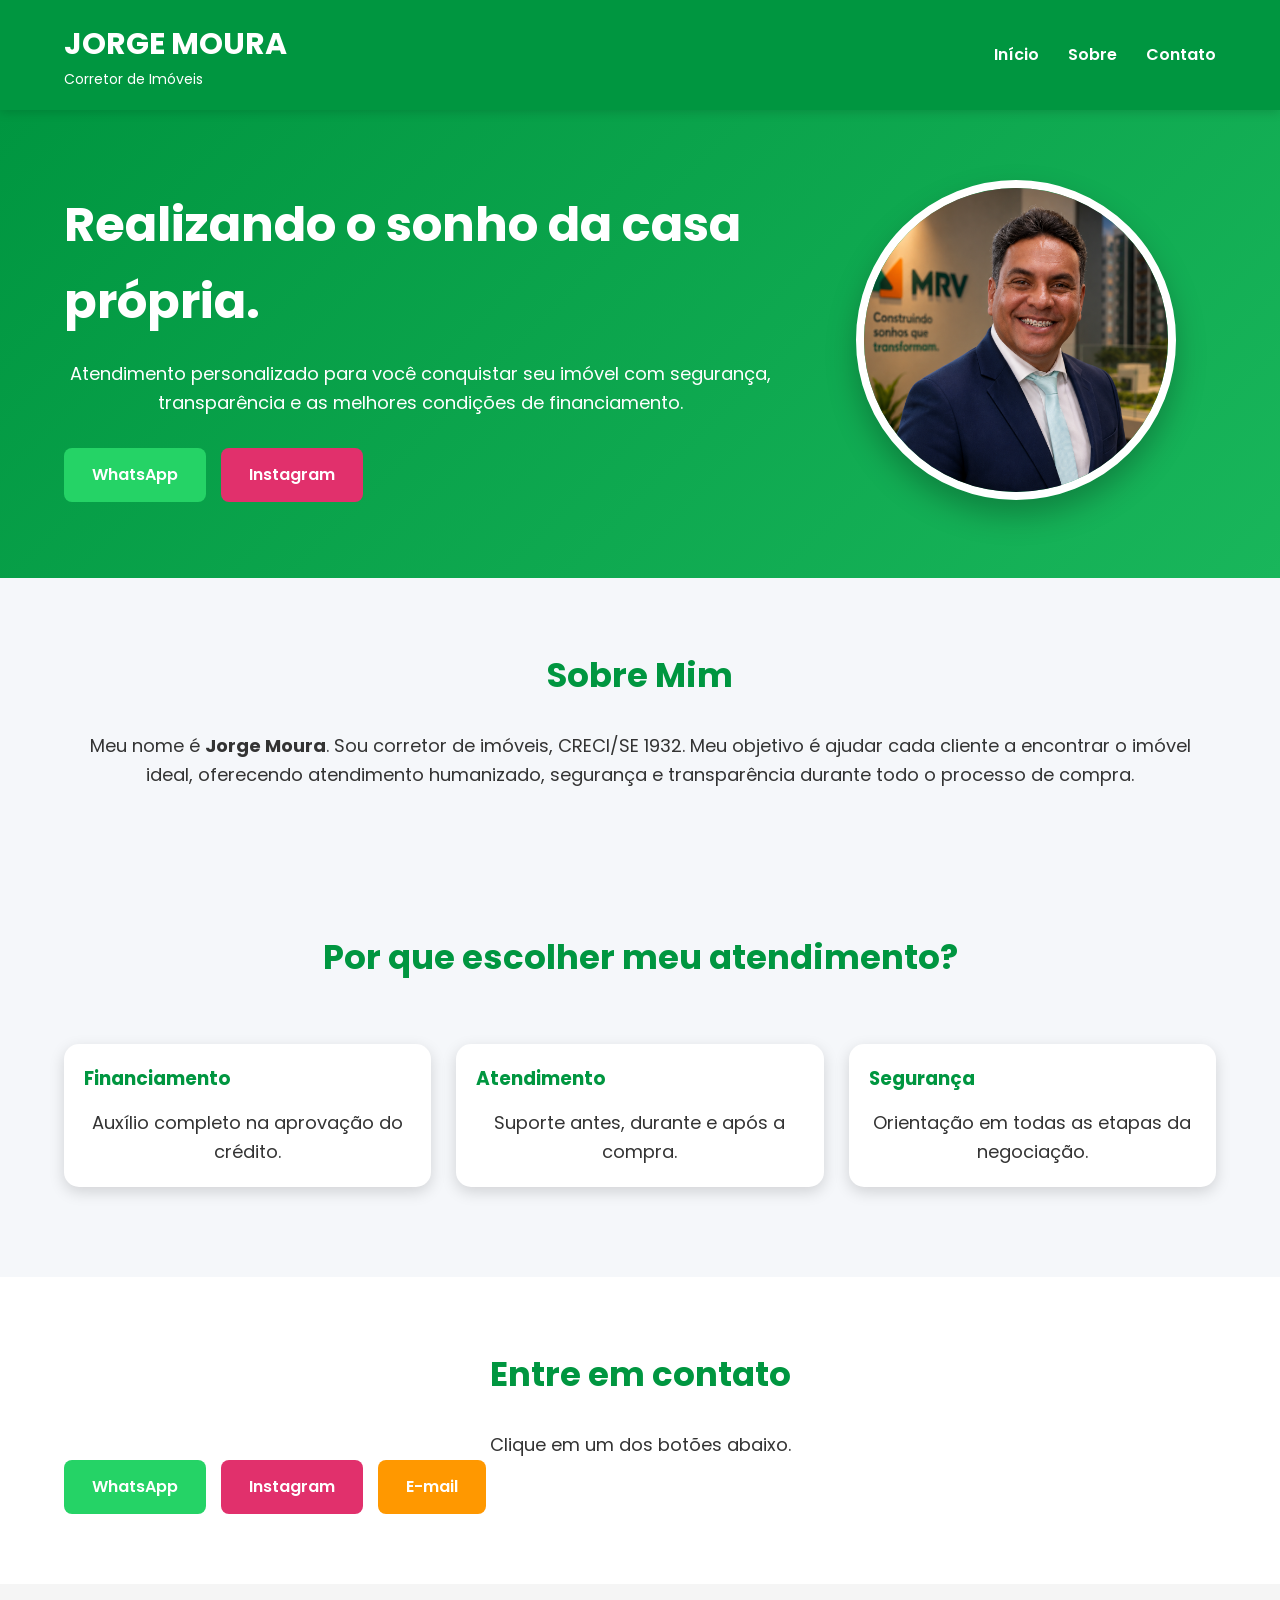
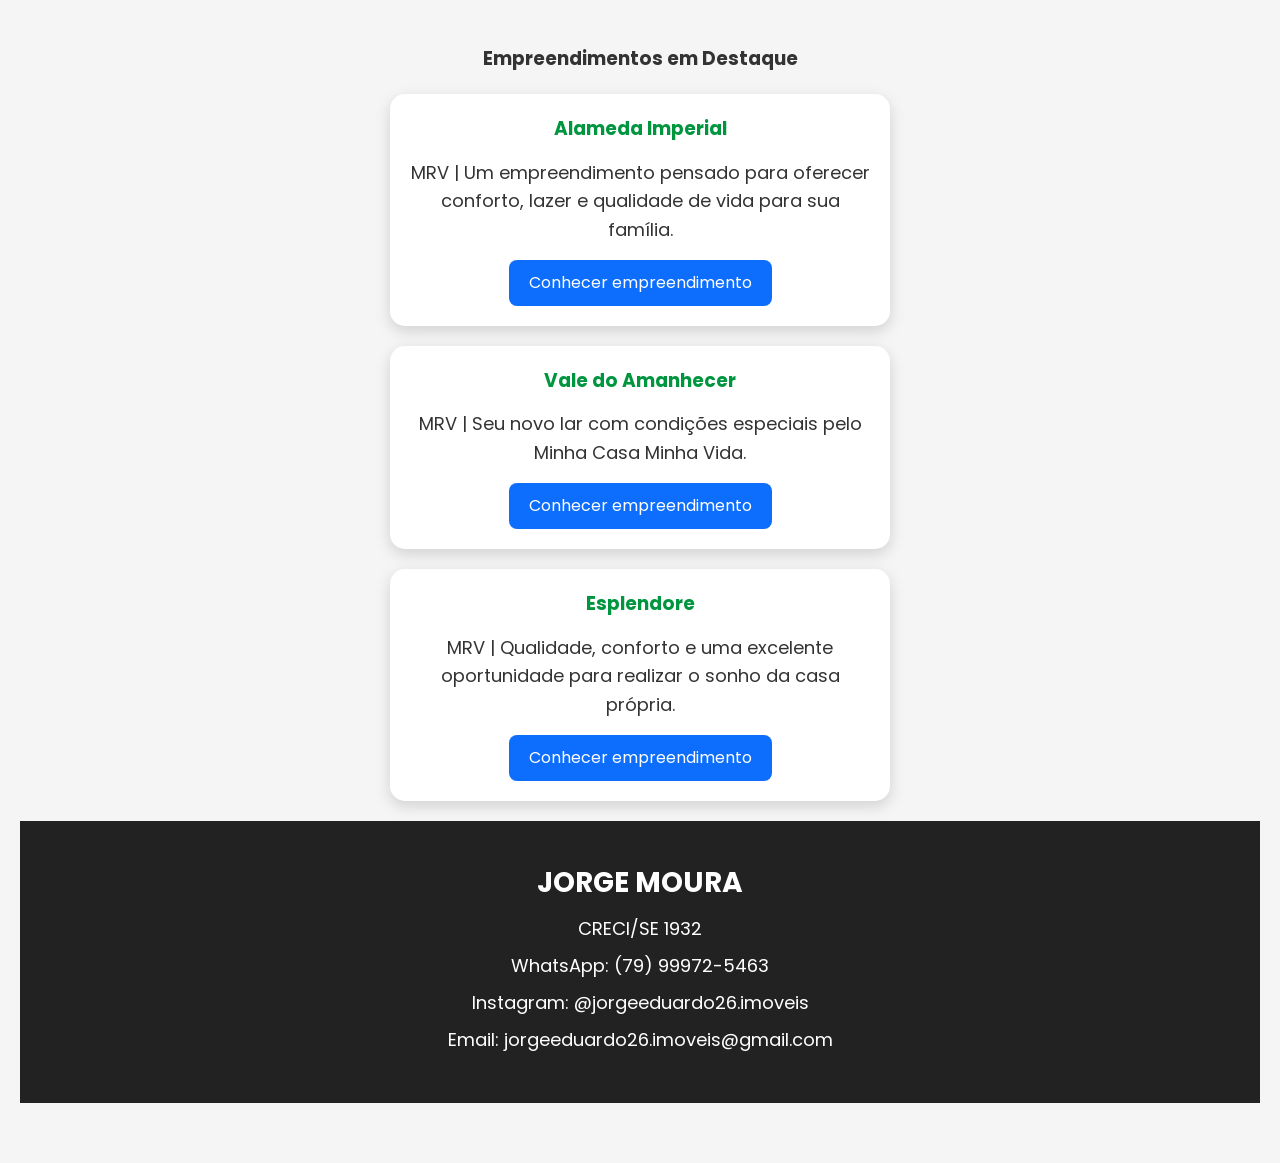
==== index.html @ b00378e3 "Update link to Alameda Imperial page" ====
<!DOCTYPE html>
<html lang="pt-BR">

<head>

<meta charset="UTF-8">
<meta name="viewport" content="width=device-width, initial-scale=1.0">

<title>Jorge Moura | Corretor de Imóveis</title>

<link rel="stylesheet" href="Style.css">

<link rel="preconnect" href="https://fonts.googleapis.com">
<link rel="preconnect" href="https://fonts.gstatic.com" crossorigin>

<link href="https://fonts.googleapis.com/css2?family=Poppins:wght@300;400;500;600;700&display=swap" rel="stylesheet">

</head>

<body>

<header>

<div class="container">

<div class="logo">

<h2>JORGE MOURA</h2>

<p>Corretor de Imóveis</p>

</div>

<nav>

<a href="#inicio">Início</a>

<a href="#sobre">Sobre</a>

<a href="#contato">Contato</a>

</nav>

</div>

</header>

<section id="inicio" class="hero">

<div class="container hero-grid">

<div class="hero-text">

<h1>Realizando o sonho da casa própria.</h1>

<p>

Atendimento personalizado para você conquistar seu imóvel com segurança, transparência e as melhores condições de financiamento.

</p>

<div class="botoes">

<a class="btn whatsapp"
href="https://wa.me/5579999725463"
target="_blank">

WhatsApp

</a>

<a class="btn instagram"

href="https://instagram.com/jorgeeduardo26.imoveis"

target="_blank">

Instagram

</a>

</div>

</div>

<div class="hero-img">

<img src="minhafoto.png" alt="Jorge Moura">

</div>

</div>

</section>

<section id="sobre">

<div class="container">

<h2>Sobre Mim</h2>

<p>

Meu nome é <strong>Jorge Moura</strong>.

Sou corretor de imóveis, CRECI/SE 1932.

Meu objetivo é ajudar cada cliente a encontrar o imóvel ideal, oferecendo atendimento humanizado, segurança e transparência durante todo o processo de compra.

</p>

</div>

</section>

<section class="vantagens">

<div class="container">

<h2>Por que escolher meu atendimento?</h2>

<div class="cards">

<div class="card">

<h3>Financiamento</h3>

<p>

Auxílio completo na aprovação do crédito.

</p>

</div>

<div class="card">

<h3>Atendimento</h3>

<p>

Suporte antes, durante e após a compra.

</p>

</div>

<div class="card">

<h3>Segurança</h3>

<p>

Orientação em todas as etapas da negociação.

</p>

</div>

</div>

</div>

</section>

<section id="contato">

<div class="container">

<h2>Entre em contato</h2>

<p>

Clique em um dos botões abaixo.

</p>

<div class="botoes">

<a class="btn whatsapp"

href="https://wa.me/5579999725463"

target="_blank">

WhatsApp

</a>

<a class="btn instagram"

href="https://instagram.com/jorgeeduardo26.imoveis"

target="_blank">

Instagram

</a>

<a class="btn email"

href="mailto:jorgeeduardo26.imoveis@gmail.com">

E-mail

</a>

</div>

</div>

</section>

<section class="empreendimentos">
<h3>Empreendimentos em Destaque</h3>

<div class="card">
<h3>Alameda Imperial</h3>
<p>MRV | Um empreendimento pensado para oferecer conforto, lazer e qualidade de vida para sua família.</p>
<a href="alameda-imperial.html" target="_blank">Conhecer empreendimento</a>
</div>

<div class="card">
<h3>Vale do Amanhecer</h3>
<p>MRV | Seu novo lar com condições especiais pelo Minha Casa Minha Vida.</p>
<a href="vale-do-amanhecer.html" target="_blank">Conhecer empreendimento</a>
</div>

<div class="card">
<h3>Esplendore</h3>
<p>MRV | Qualidade, conforto e uma excelente oportunidade para realizar o sonho da casa própria.</p>
<a href="esplendore.pdf" target="_blank">Conhecer empreendimento</a>
</div>

  <footer>

<div class="container">

<h3>JORGE MOURA</h3>

<p>CRECI/SE 1932</p>

<p>

WhatsApp:

(79) 99972-5463

</p>

<p>

Instagram:

@jorgeeduardo26.imoveis

</p>

<p>

Email:

jorgeeduardo26.imoveis@gmail.com

</p>

</div>

</footer>

</body>

</html>
---- Style.css ----
*{
    margin:0;
    padding:0;
    box-sizing:border-box;
}

body{
    font-family:'Poppins',sans-serif;
    background:#f5f7fa;
    color:#333;
    line-height:1.6;
}

.container{
    width:90%;
    max-width:1200px;
    margin:auto;
}

/* HEADER */

header{
    background:#009640;
    color:#fff;
    padding:20px 0;
    position:sticky;
    top:0;
    z-index:100;
    box-shadow:0 2px 10px rgba(0,0,0,.15);
}

header .container{
    display:flex;
    justify-content:space-between;
    align-items:center;
}

.logo h2{
    font-size:30px;
    font-weight:700;
}

.logo p{
    font-size:14px;
}

nav a{
    color:#fff;
    text-decoration:none;
    margin-left:25px;
    font-weight:600;
    transition:.3s;
}

nav a:hover{
    color:#ffd54f;
}

/* HERO */

.hero{
    padding:70px 0;
    background:linear-gradient(135deg,#009640,#19b65b);
    color:white;
}

.hero-grid{
    display:grid;
    grid-template-columns:1fr 400px;
    gap:40px;
    align-items:center;
}

.hero h1{
    font-size:48px;
    margin-bottom:20px;
}

.hero p{
    font-size:18px;
    margin-bottom:30px;
}

.hero-img{
    text-align:center;
}

.hero-img img{
    width:320px;
    height:320px;
    border-radius:50%;
    object-fit:cover;
    object-position:center top;
    border:8px solid white;
    box-shadow:0 15px 30px rgba(0,0,0,.25);
}

/* BOTÕES */

.botoes{
    display:flex;
    gap:15px;
    flex-wrap:wrap;
}

.btn{
    text-decoration:none;
    color:#fff;
    padding:14px 28px;
    border-radius:8px;
    font-weight:600;
    transition:.3s;
}

.whatsapp{
    background:#25D366;
}

.whatsapp:hover{
    transform:translateY(-3px);
}

.instagram{
    background:#E1306C;
}

.instagram:hover{
    transform:translateY(-3px);
}

.email{
    background:#ff9800;
}

.email:hover{
    transform:translateY(-3px);
}

/* SOBRE */

section{
    padding:70px 0;
}

section h2{
    text-align:center;
    font-size:34px;
    color:#009640;
    margin-bottom:30px;
}

section p{
    font-size:18px;
    text-align:center;
}

/* CARDS */

.cards{
    display:grid;
    grid-template-columns:repeat(auto-fit,minmax(250px,1fr));
    gap:25px;
    margin-top:40px;
}

.card{
    background:white;
    padding:30px;
    border-radius:15px;
    box-shadow:0 10px 25px rgba(0,0,0,.08);
    transition:.3s;
}

.card:hover{
    transform:translateY(-8px);
}

.card h3{
    color:#009640;
    margin-bottom:15px;
}

/* CONTATO */

#contato{
    background:#ffffff;
}

/* FOOTER */

footer{
    background:#222;
    color:white;
    text-align:center;
    padding:40px 20px;
}

footer h3{
    margin-bottom:10px;
    font-size:28px;
}

footer p{
    margin:8px 0;
}

/* RESPONSIVO */

@media(max-width:900px){

.hero-grid{

grid-template-columns:1fr;

text-align:center;

}

.hero h1{

font-size:36px;

}

.hero-img img{

width:260px;

height:260px;

}

header .container{

flex-direction:column;

}

nav{

margin-top:20px;

}

nav a{

display:inline-block;

margin:10px;

}

.botoes{

justify-content:center;

}

}

.empreendimentos{
    padding:60px 20px;
    background:#f5f5f5;
    text-align:center;
}

.card{
    background:#fff;
    border-radius:15px;
    padding:20px;
    margin:20px auto;
    max-width:500px;
    box-shadow:0 5px 15px rgba(0,0,0,.15);
}

.card a{
    display:inline-block;
    margin-top:15px;
    padding:10px 20px;
    background:#0d6efd;
    color:#fff;
    text-decoration:none;
    border-radius:8px;
}

.card a:hover{
    background:#084298;
}
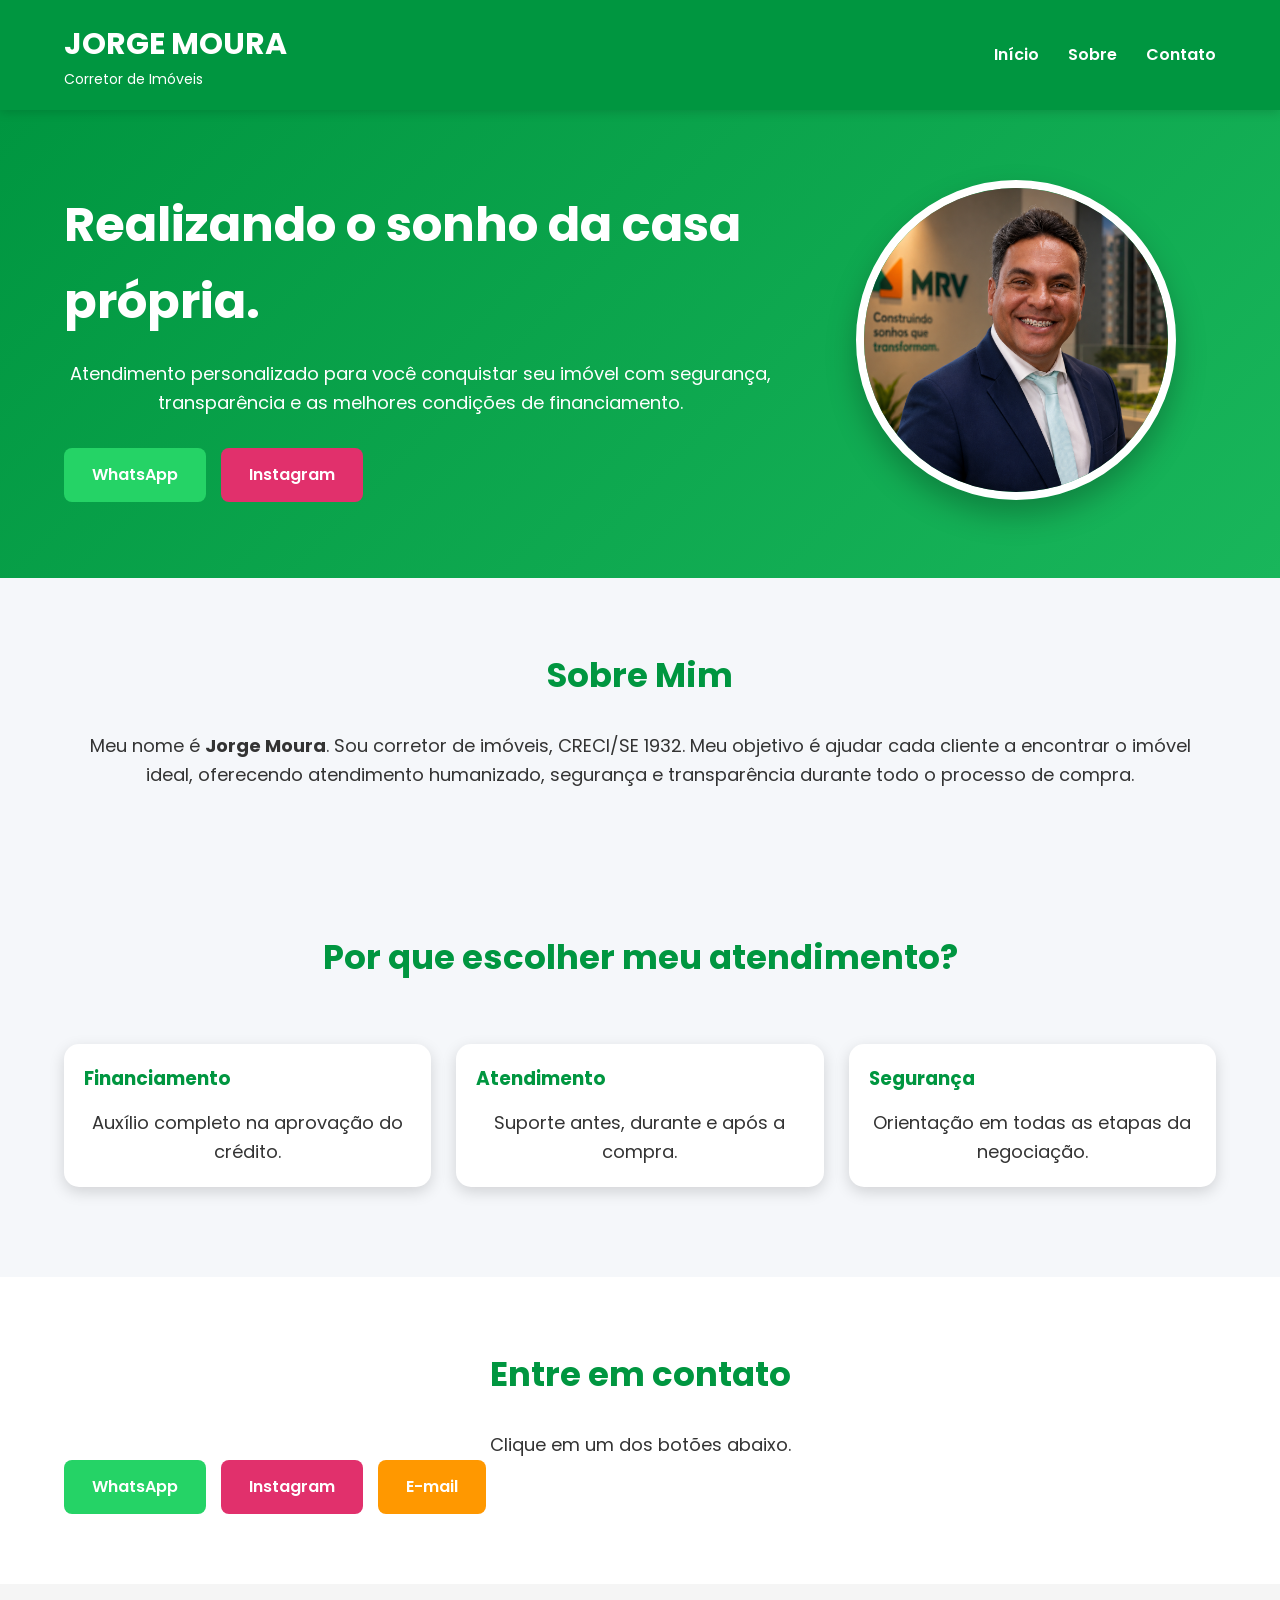
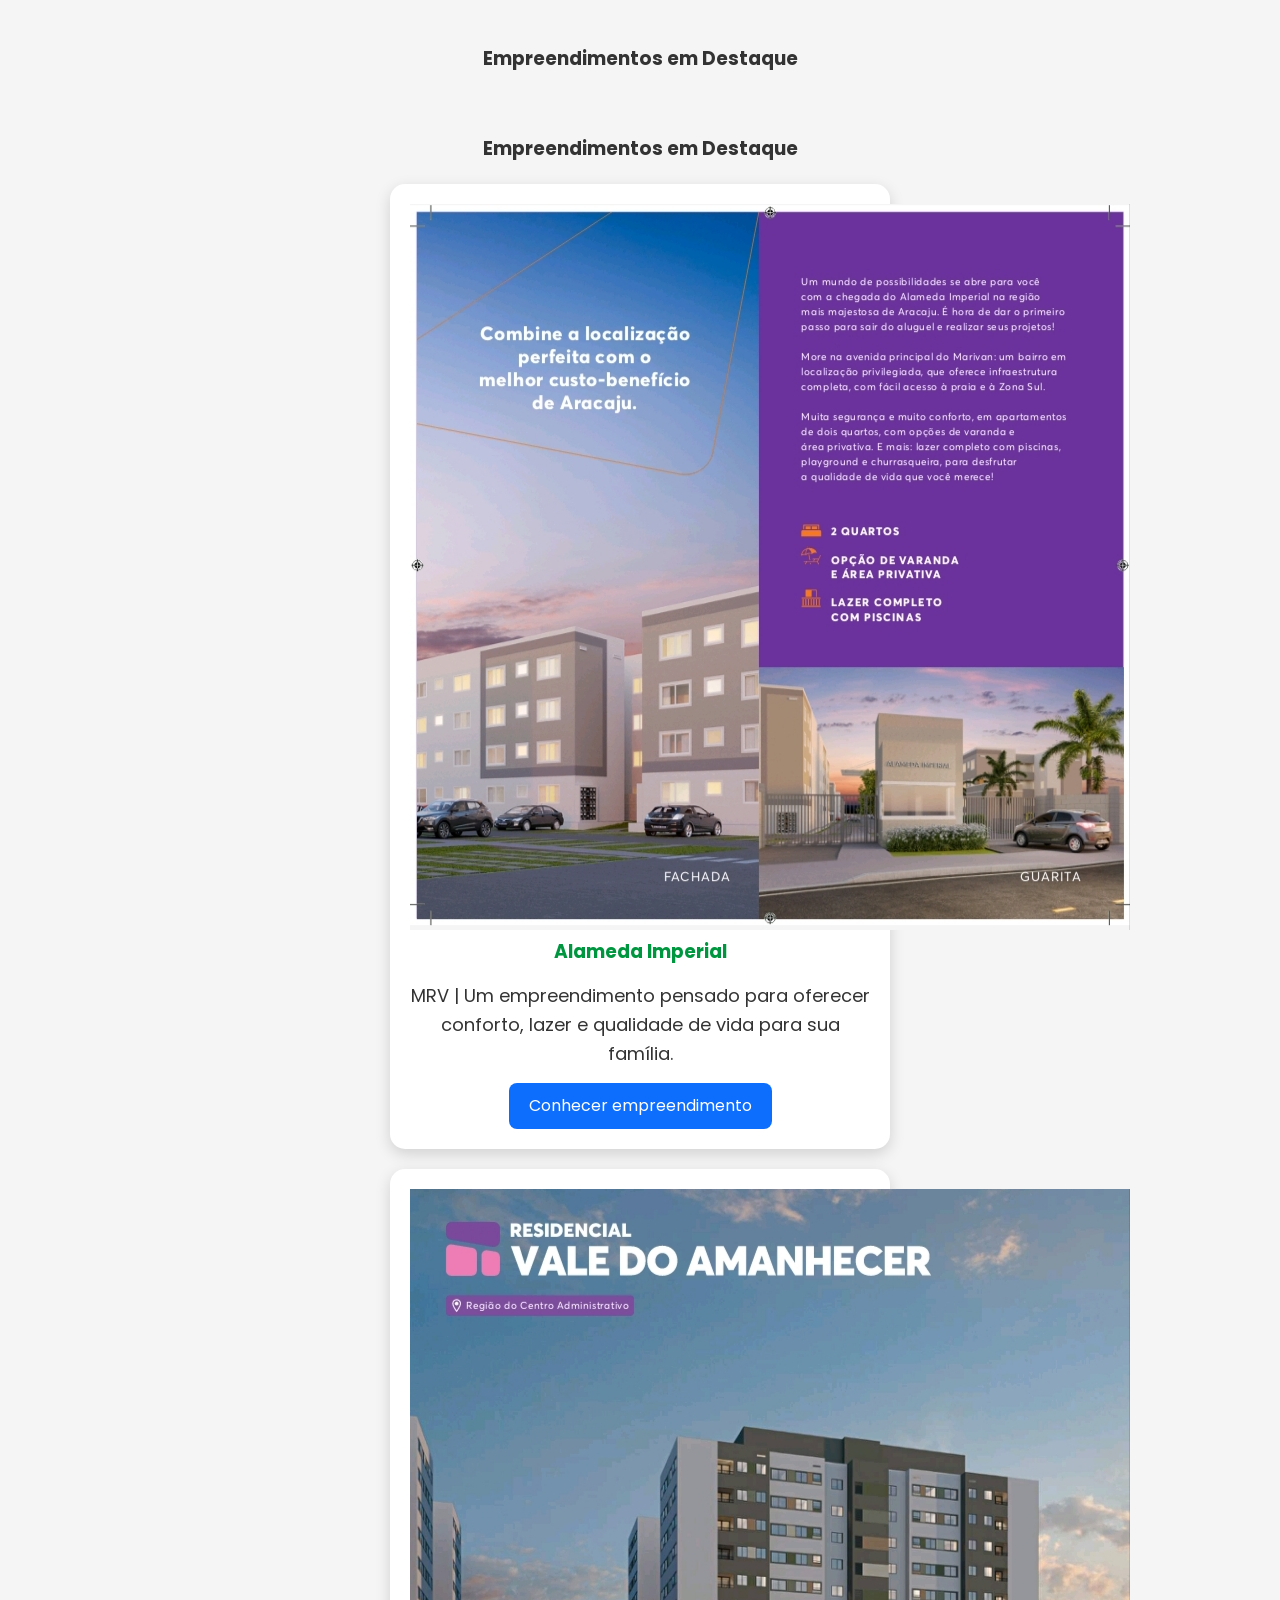
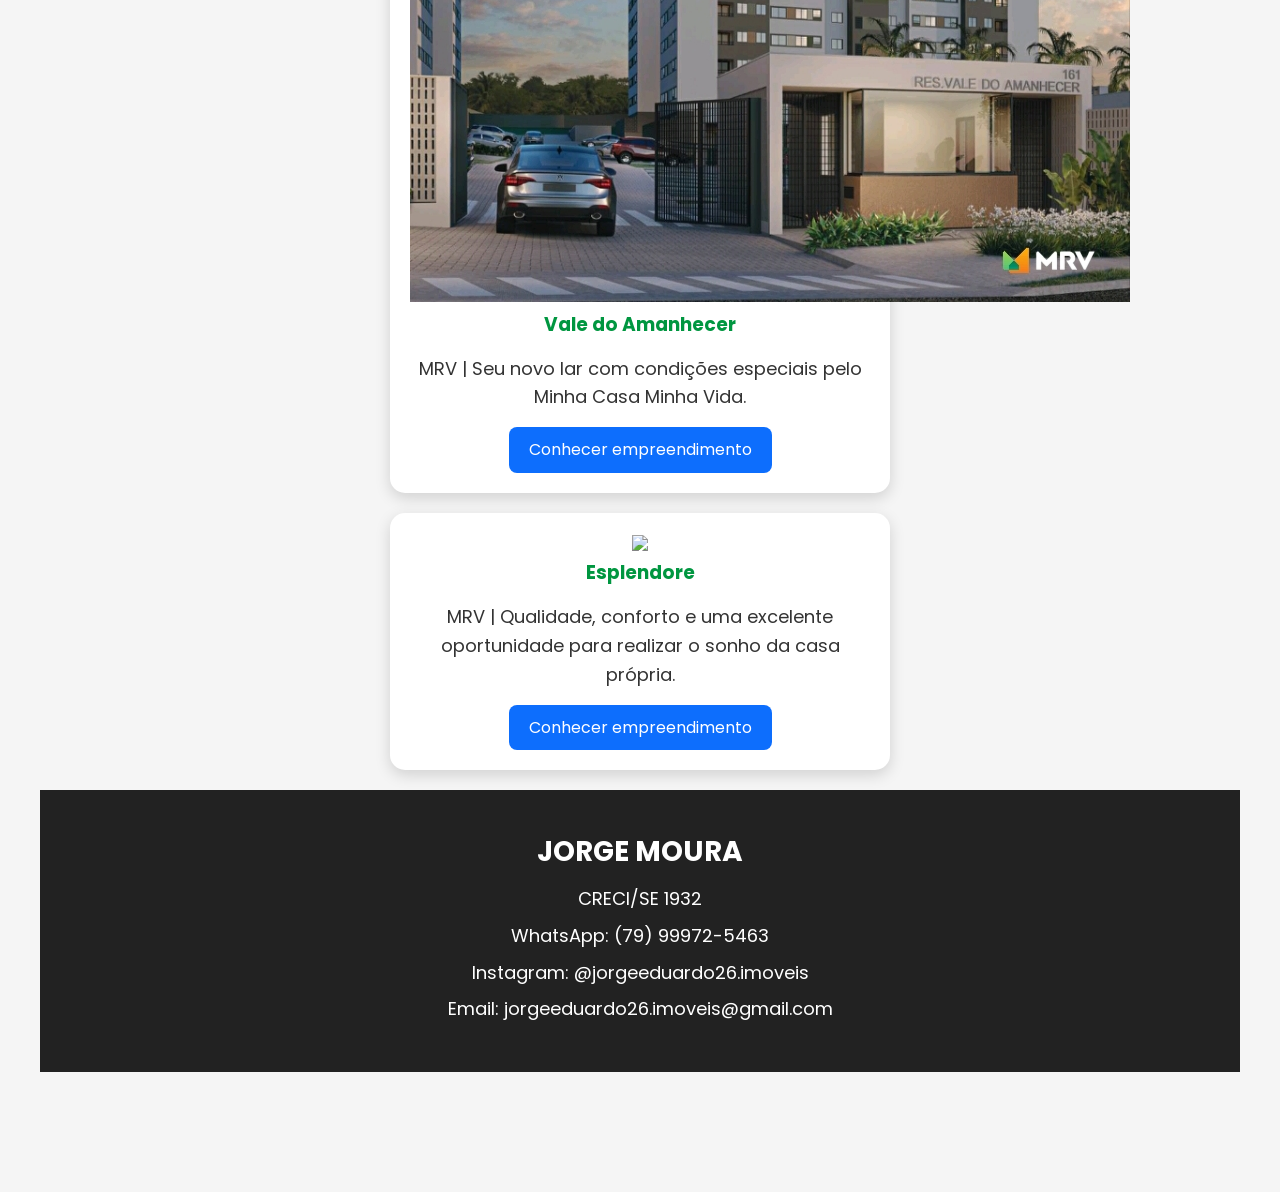
==== commit e8400ac8: "Add featured real estate projects section Added multiple real estate projects with details and image" ====
--- a/index.html
+++ b/index.html
@@ -8,7 +8,7 @@
 
 <title>Jorge Moura | Corretor de Imóveis</title>
 
-<link rel="stylesheet" href="Style.css">
+<link rel="stylesheet" href="style.css">
 
 <link rel="preconnect" href="https://fonts.googleapis.com">
 <link rel="preconnect" href="https://fonts.gstatic.com" crossorigin>
@@ -214,22 +214,46 @@
 <section class="empreendimentos">
 <h3>Empreendimentos em Destaque</h3>
 
-<div class="card">
+<section class="empreendimentos">
+
+<h3>Empreendimentos em Destaque</h3>
+
+<div class="card">
+
+<img src="img/alameda/alameda-fachada.jpg">
+
 <h3>Alameda Imperial</h3>
+
 <p>MRV | Um empreendimento pensado para oferecer conforto, lazer e qualidade de vida para sua família.</p>
+
 <a href="alameda-imperial.html" target="_blank">Conhecer empreendimento</a>
-</div>
-
-<div class="card">
+
+</div>
+
+
+<div class="card">
+
+<img src="img/vale/vale-fachada.jpg">
+
 <h3>Vale do Amanhecer</h3>
+
 <p>MRV | Seu novo lar com condições especiais pelo Minha Casa Minha Vida.</p>
+
 <a href="vale-do-amanhecer.html" target="_blank">Conhecer empreendimento</a>
-</div>
-
-<div class="card">
+
+</div>
+
+
+<div class="card">
+
+<img src="img/esplendore/esplendore-fachada.jpg">
+
 <h3>Esplendore</h3>
+
 <p>MRV | Qualidade, conforto e uma excelente oportunidade para realizar o sonho da casa própria.</p>
-<a href="esplendore.pdf" target="_blank">Conhecer empreendimento</a>
+
+<a href="esplendore.html" target="_blank">Conhecer empreendimento</a>
+
 </div>
 
   <footer>
--- a/style.css
+++ b/style.css
@@ -0,0 +1,288 @@
+*{
+    margin:0;
+    padding:0;
+    box-sizing:border-box;
+}
+
+body{
+    font-family:'Poppins',sans-serif;
+    background:#f5f7fa;
+    color:#333;
+    line-height:1.6;
+}
+
+.container{
+    width:90%;
+    max-width:1200px;
+    margin:auto;
+}
+
+/* HEADER */
+
+header{
+    background:#009640;
+    color:#fff;
+    padding:20px 0;
+    position:sticky;
+    top:0;
+    z-index:100;
+    box-shadow:0 2px 10px rgba(0,0,0,.15);
+}
+
+header .container{
+    display:flex;
+    justify-content:space-between;
+    align-items:center;
+}
+
+.logo h2{
+    font-size:30px;
+    font-weight:700;
+}
+
+.logo p{
+    font-size:14px;
+}
+
+nav a{
+    color:#fff;
+    text-decoration:none;
+    margin-left:25px;
+    font-weight:600;
+    transition:.3s;
+}
+
+nav a:hover{
+    color:#ffd54f;
+}
+
+/* HERO */
+
+.hero{
+    padding:70px 0;
+    background:linear-gradient(135deg,#009640,#19b65b);
+    color:white;
+}
+
+.hero-grid{
+    display:grid;
+    grid-template-columns:1fr 400px;
+    gap:40px;
+    align-items:center;
+}
+
+.hero h1{
+    font-size:48px;
+    margin-bottom:20px;
+}
+
+.hero p{
+    font-size:18px;
+    margin-bottom:30px;
+}
+
+.hero-img{
+    text-align:center;
+}
+
+.hero-img img{
+    width:320px;
+    height:320px;
+    border-radius:50%;
+    object-fit:cover;
+    object-position:center top;
+    border:8px solid white;
+    box-shadow:0 15px 30px rgba(0,0,0,.25);
+}
+
+/* BOTÕES */
+
+.botoes{
+    display:flex;
+    gap:15px;
+    flex-wrap:wrap;
+}
+
+.btn{
+    text-decoration:none;
+    color:#fff;
+    padding:14px 28px;
+    border-radius:8px;
+    font-weight:600;
+    transition:.3s;
+}
+
+.whatsapp{
+    background:#25D366;
+}
+
+.whatsapp:hover{
+    transform:translateY(-3px);
+}
+
+.instagram{
+    background:#E1306C;
+}
+
+.instagram:hover{
+    transform:translateY(-3px);
+}
+
+.email{
+    background:#ff9800;
+}
+
+.email:hover{
+    transform:translateY(-3px);
+}
+
+/* SOBRE */
+
+section{
+    padding:70px 0;
+}
+
+section h2{
+    text-align:center;
+    font-size:34px;
+    color:#009640;
+    margin-bottom:30px;
+}
+
+section p{
+    font-size:18px;
+    text-align:center;
+}
+
+/* CARDS */
+
+.cards{
+    display:grid;
+    grid-template-columns:repeat(auto-fit,minmax(250px,1fr));
+    gap:25px;
+    margin-top:40px;
+}
+
+.card{
+    background:white;
+    padding:30px;
+    border-radius:15px;
+    box-shadow:0 10px 25px rgba(0,0,0,.08);
+    transition:.3s;
+}
+
+.card:hover{
+    transform:translateY(-8px);
+}
+
+.card h3{
+    color:#009640;
+    margin-bottom:15px;
+}
+
+/* CONTATO */
+
+#contato{
+    background:#ffffff;
+}
+
+/* FOOTER */
+
+footer{
+    background:#222;
+    color:white;
+    text-align:center;
+    padding:40px 20px;
+}
+
+footer h3{
+    margin-bottom:10px;
+    font-size:28px;
+}
+
+footer p{
+    margin:8px 0;
+}
+
+/* RESPONSIVO */
+
+@media(max-width:900px){
+
+.hero-grid{
+
+grid-template-columns:1fr;
+
+text-align:center;
+
+}
+
+.hero h1{
+
+font-size:36px;
+
+}
+
+.hero-img img{
+
+width:260px;
+
+height:260px;
+
+}
+
+header .container{
+
+flex-direction:column;
+
+}
+
+nav{
+
+margin-top:20px;
+
+}
+
+nav a{
+
+display:inline-block;
+
+margin:10px;
+
+}
+
+.botoes{
+
+justify-content:center;
+
+}
+
+}
+
+.empreendimentos{
+    padding:60px 20px;
+    background:#f5f5f5;
+    text-align:center;
+}
+
+.card{
+    background:#fff;
+    border-radius:15px;
+    padding:20px;
+    margin:20px auto;
+    max-width:500px;
+    box-shadow:0 5px 15px rgba(0,0,0,.15);
+}
+
+.card a{
+    display:inline-block;
+    margin-top:15px;
+    padding:10px 20px;
+    background:#0d6efd;
+    color:#fff;
+    text-decoration:none;
+    border-radius:8px;
+}
+
+.card a:hover{
+    background:#084298;
+}
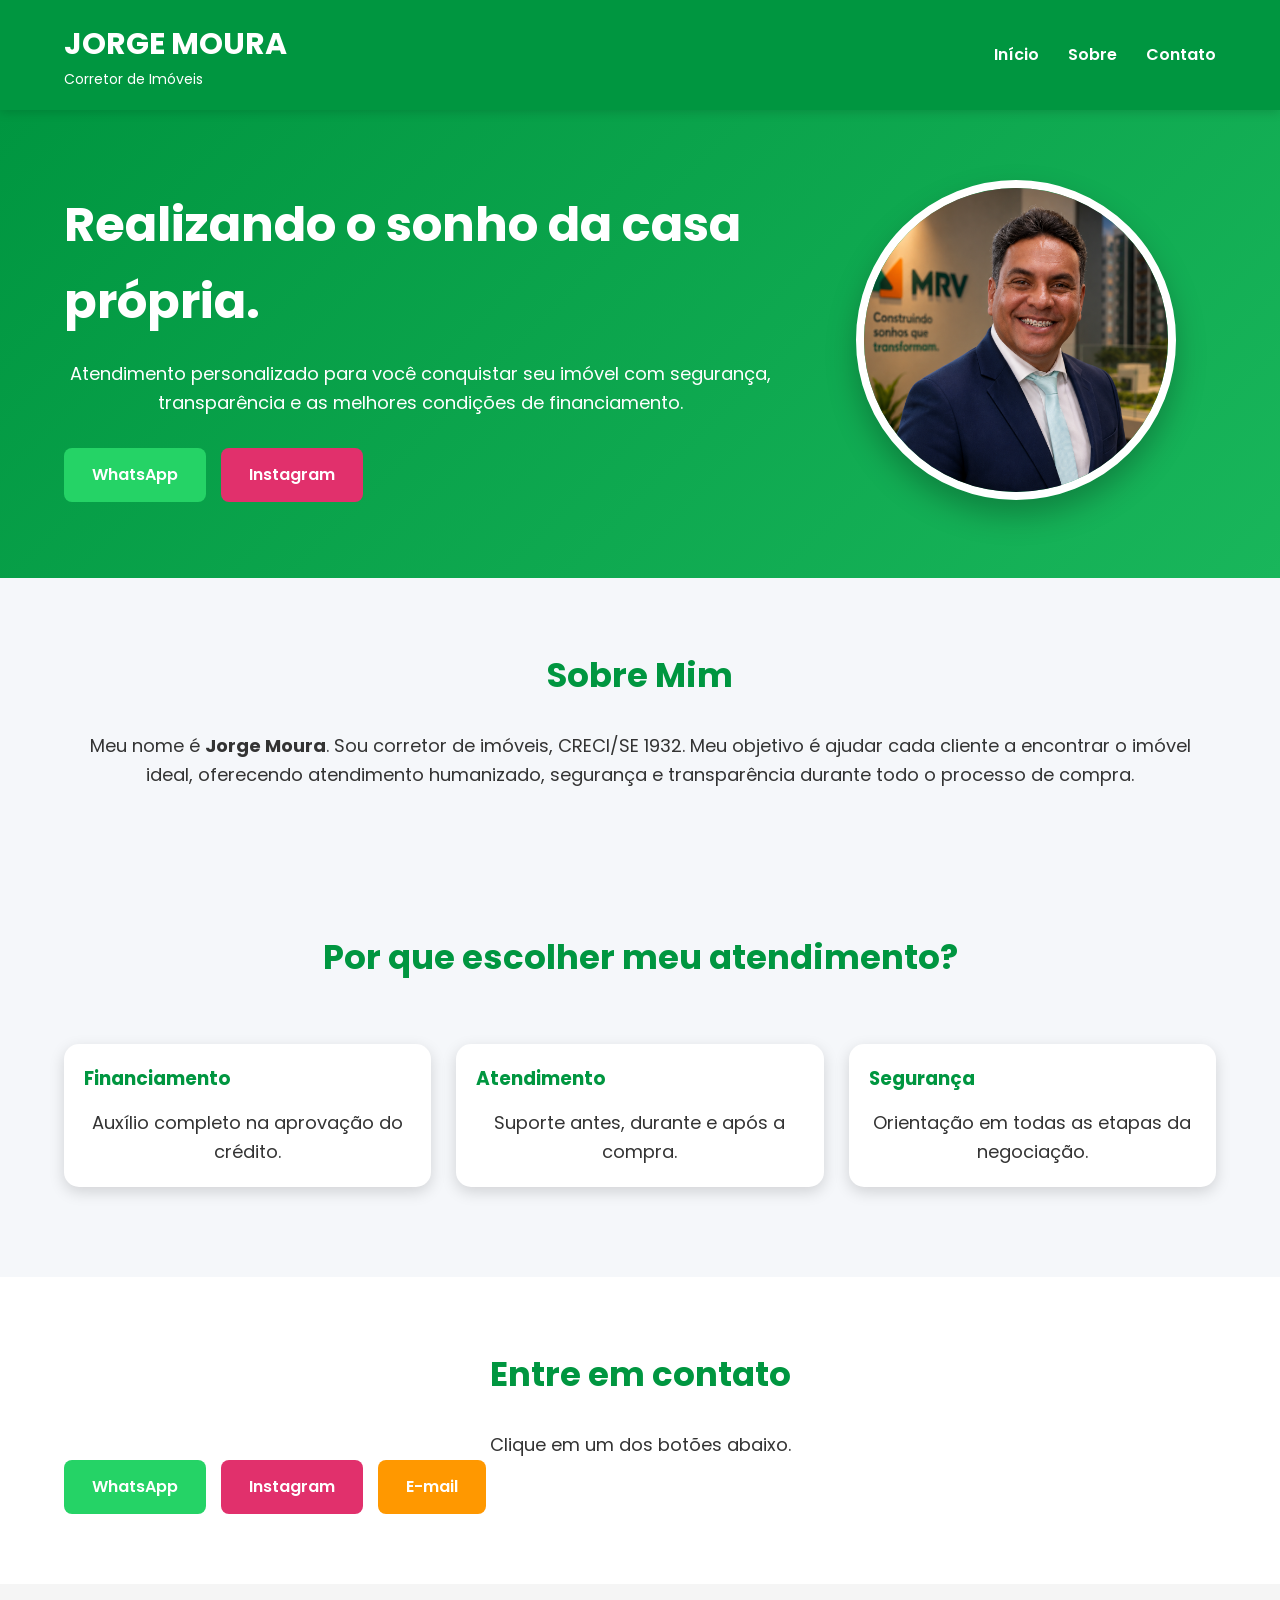
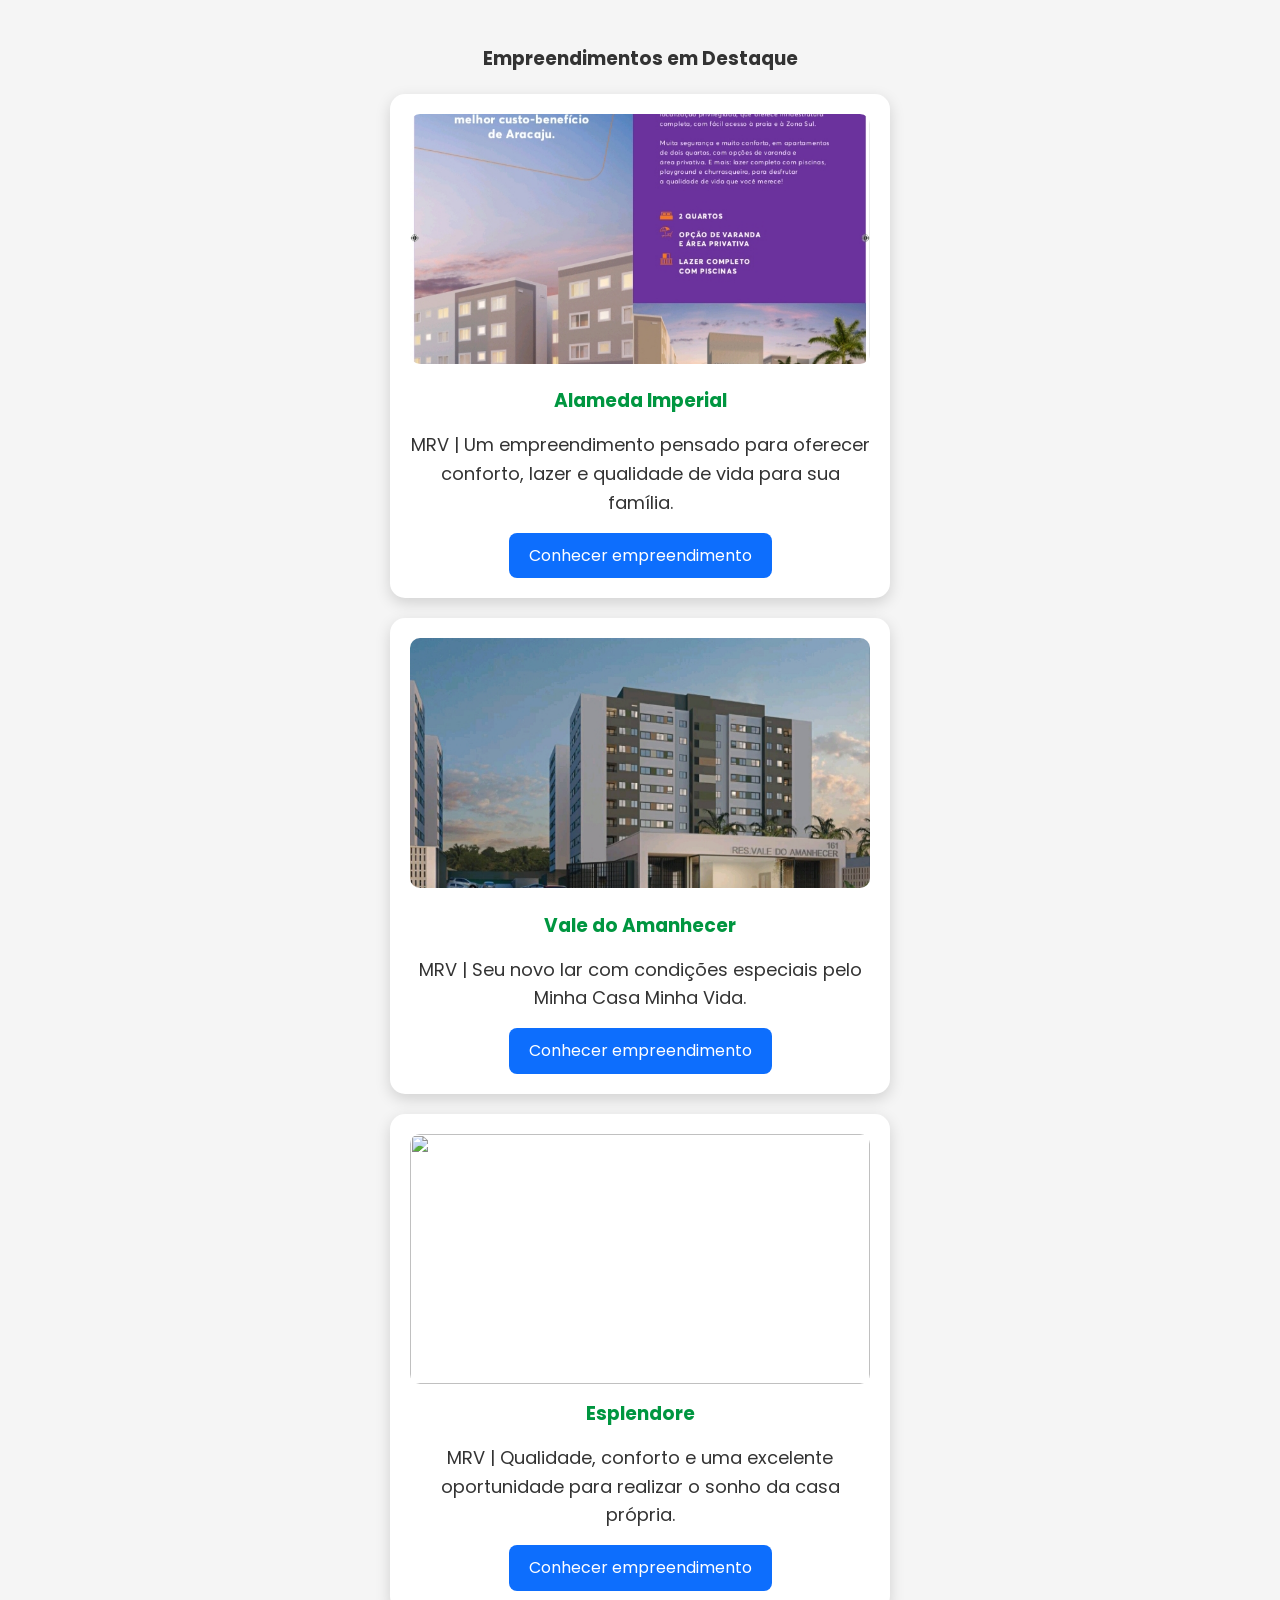
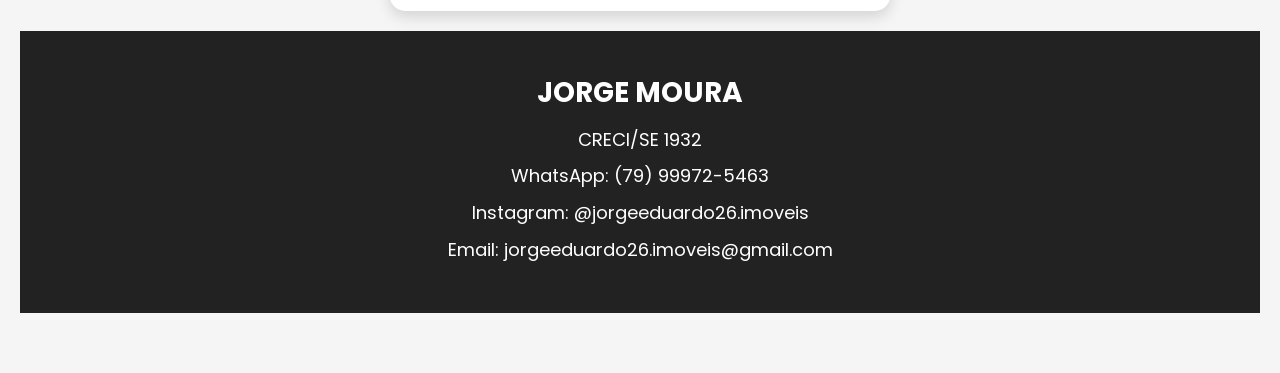
==== commit 3ec27b77: "Remove duplicate 'Empreendimentos em Destaque' section" ====
--- a/index.html
+++ b/index.html
@@ -212,12 +212,9 @@
 </section>
 
 <section class="empreendimentos">
+
 <h3>Empreendimentos em Destaque</h3>
 
-<section class="empreendimentos">
-
-<h3>Empreendimentos em Destaque</h3>
-
 <div class="card">
 
 <img src="img/alameda/alameda-fachada.jpg">
--- a/style.css
+++ b/style.css
@@ -286,3 +286,10 @@
 .card a:hover{
     background:#084298;
 }
+.empreendimentos .card img{
+    width:100%;
+    height:250px;
+    object-fit:cover;
+    border-radius:10px;
+    margin-bottom:15px;
+}
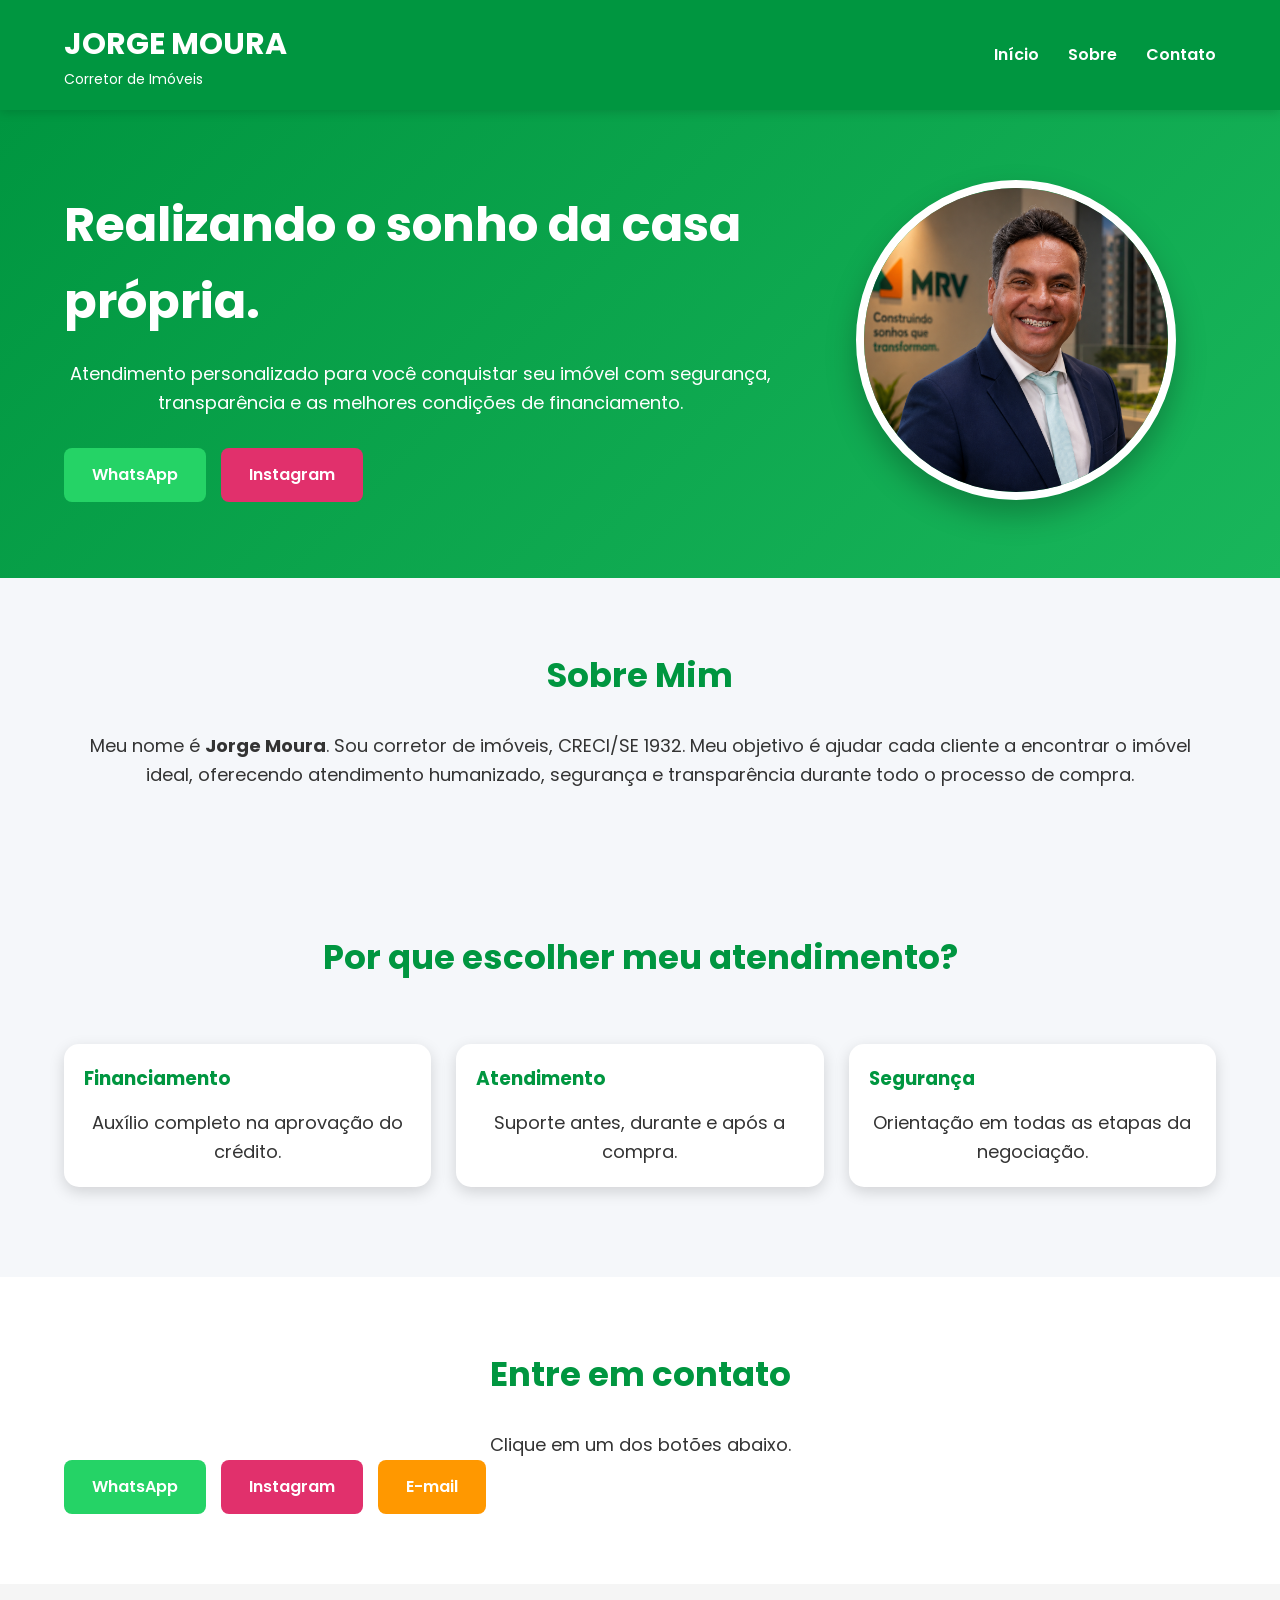
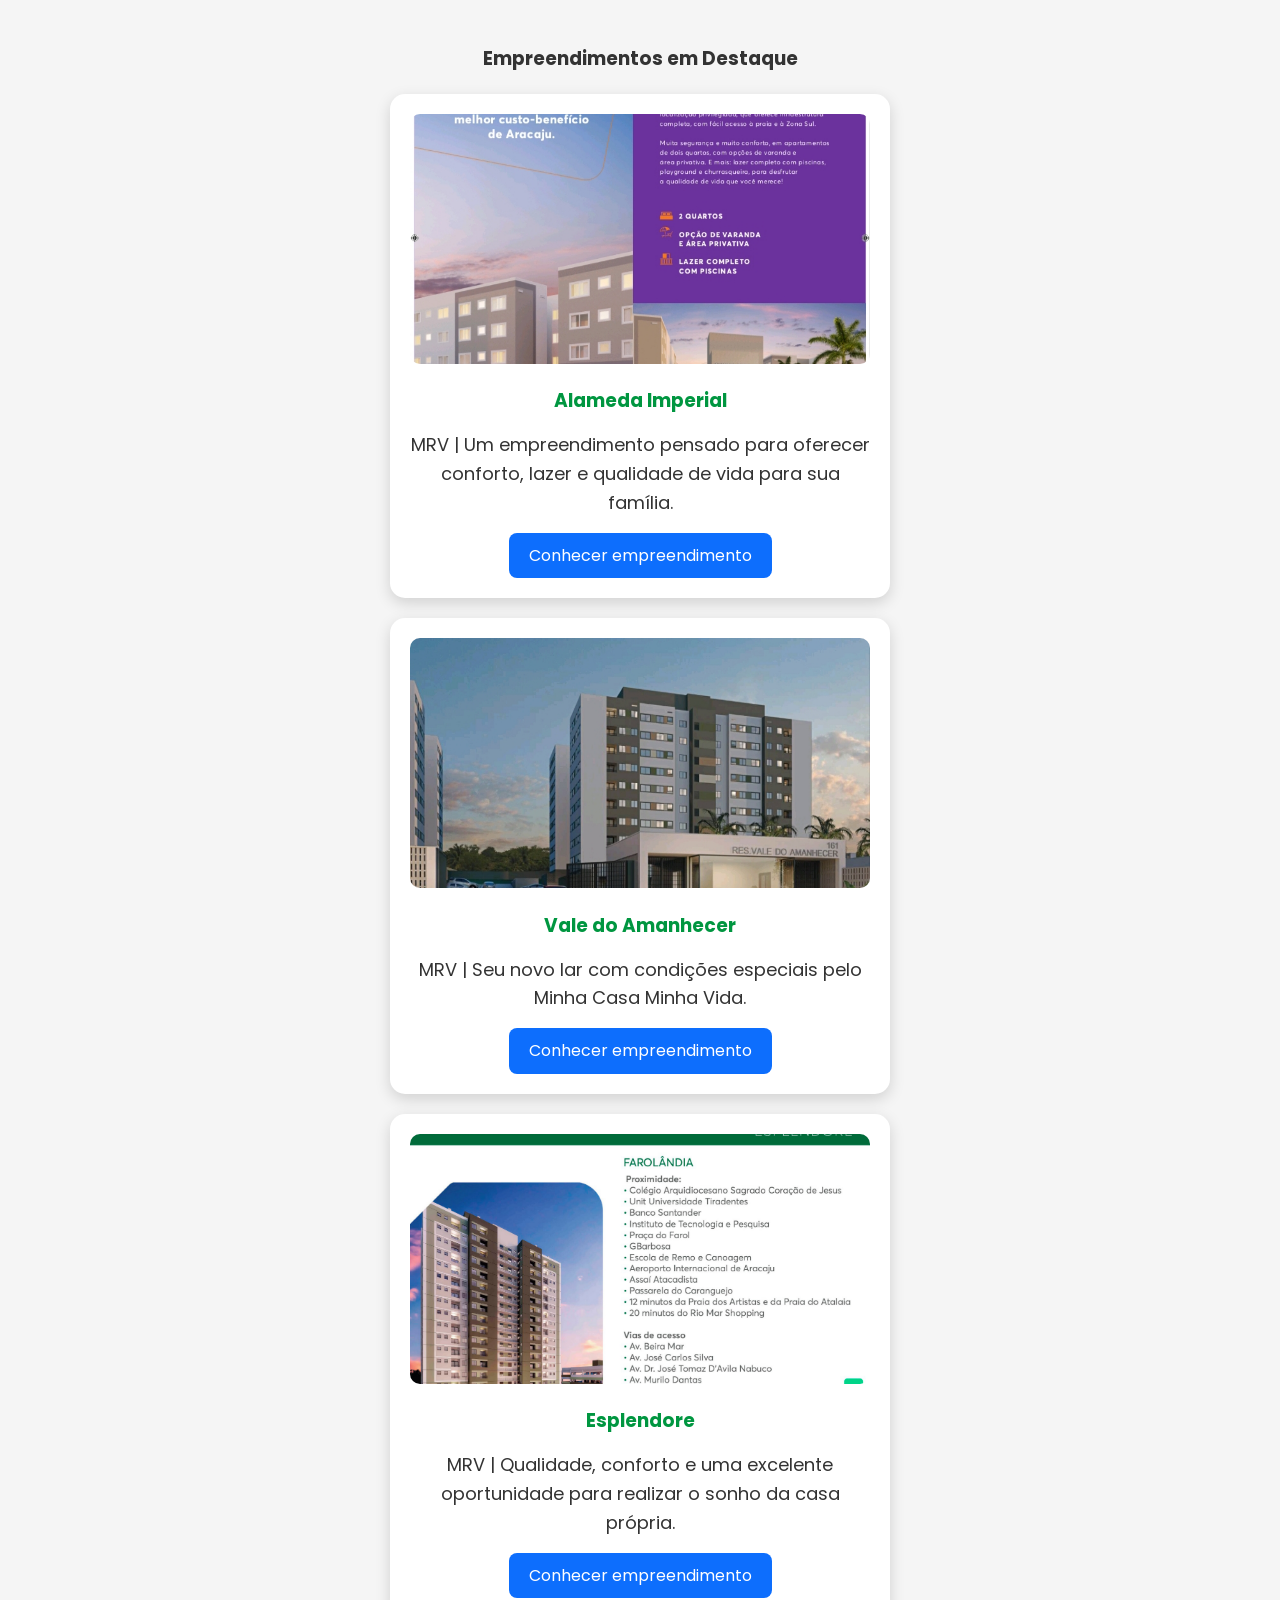
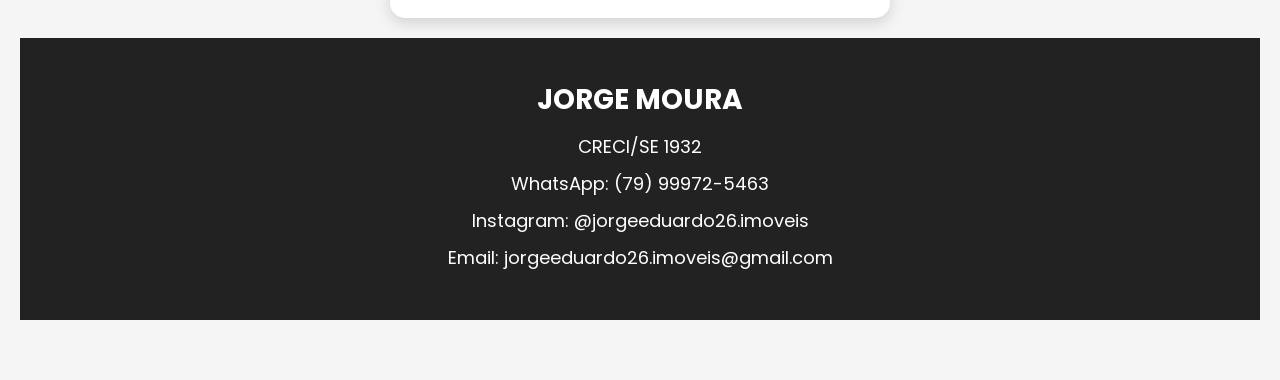
==== commit b1981f47: "Replace image in Esplendore card" ====
--- a/index.html
+++ b/index.html
@@ -243,7 +243,7 @@
 
 <div class="card">
 
-<img src="img/esplendore/esplendore-fachada.jpg">
+<img src="img/esplendore/img4.jpg">
 
 <h3>Esplendore</h3>
 
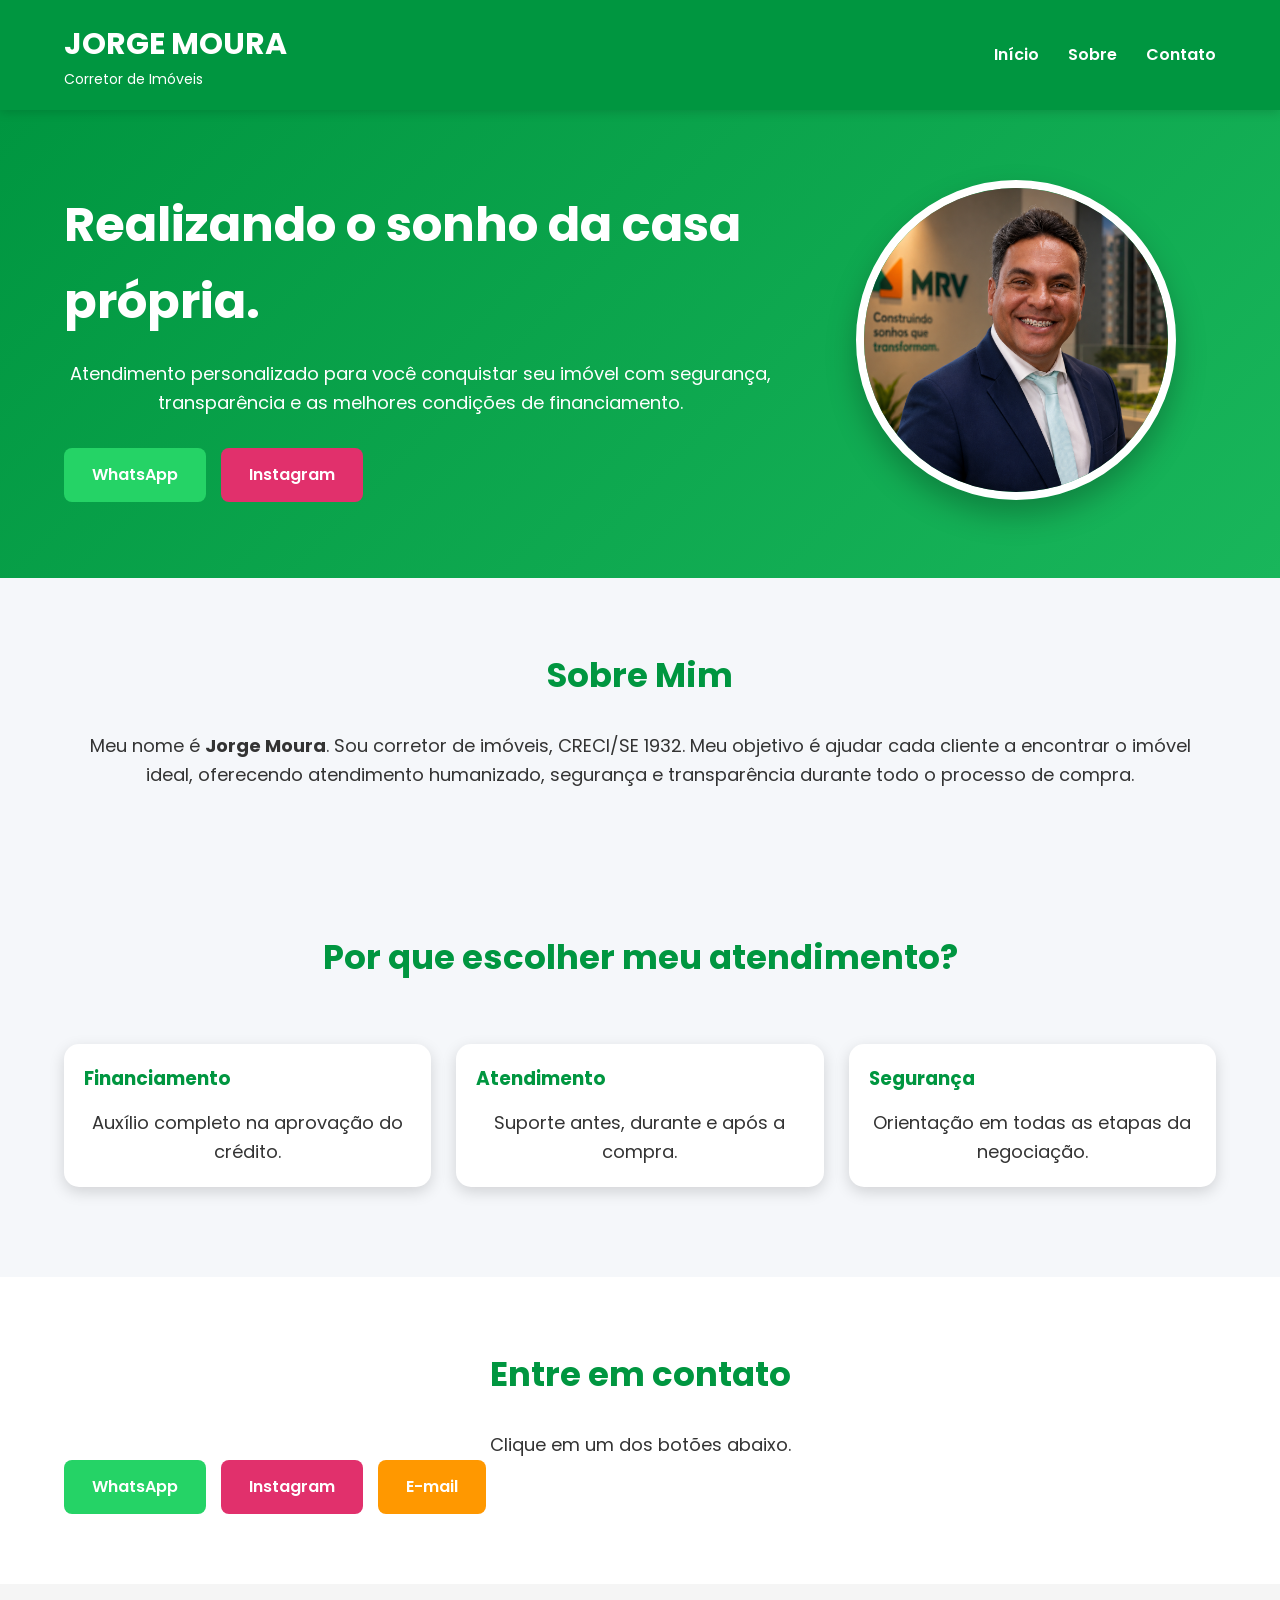
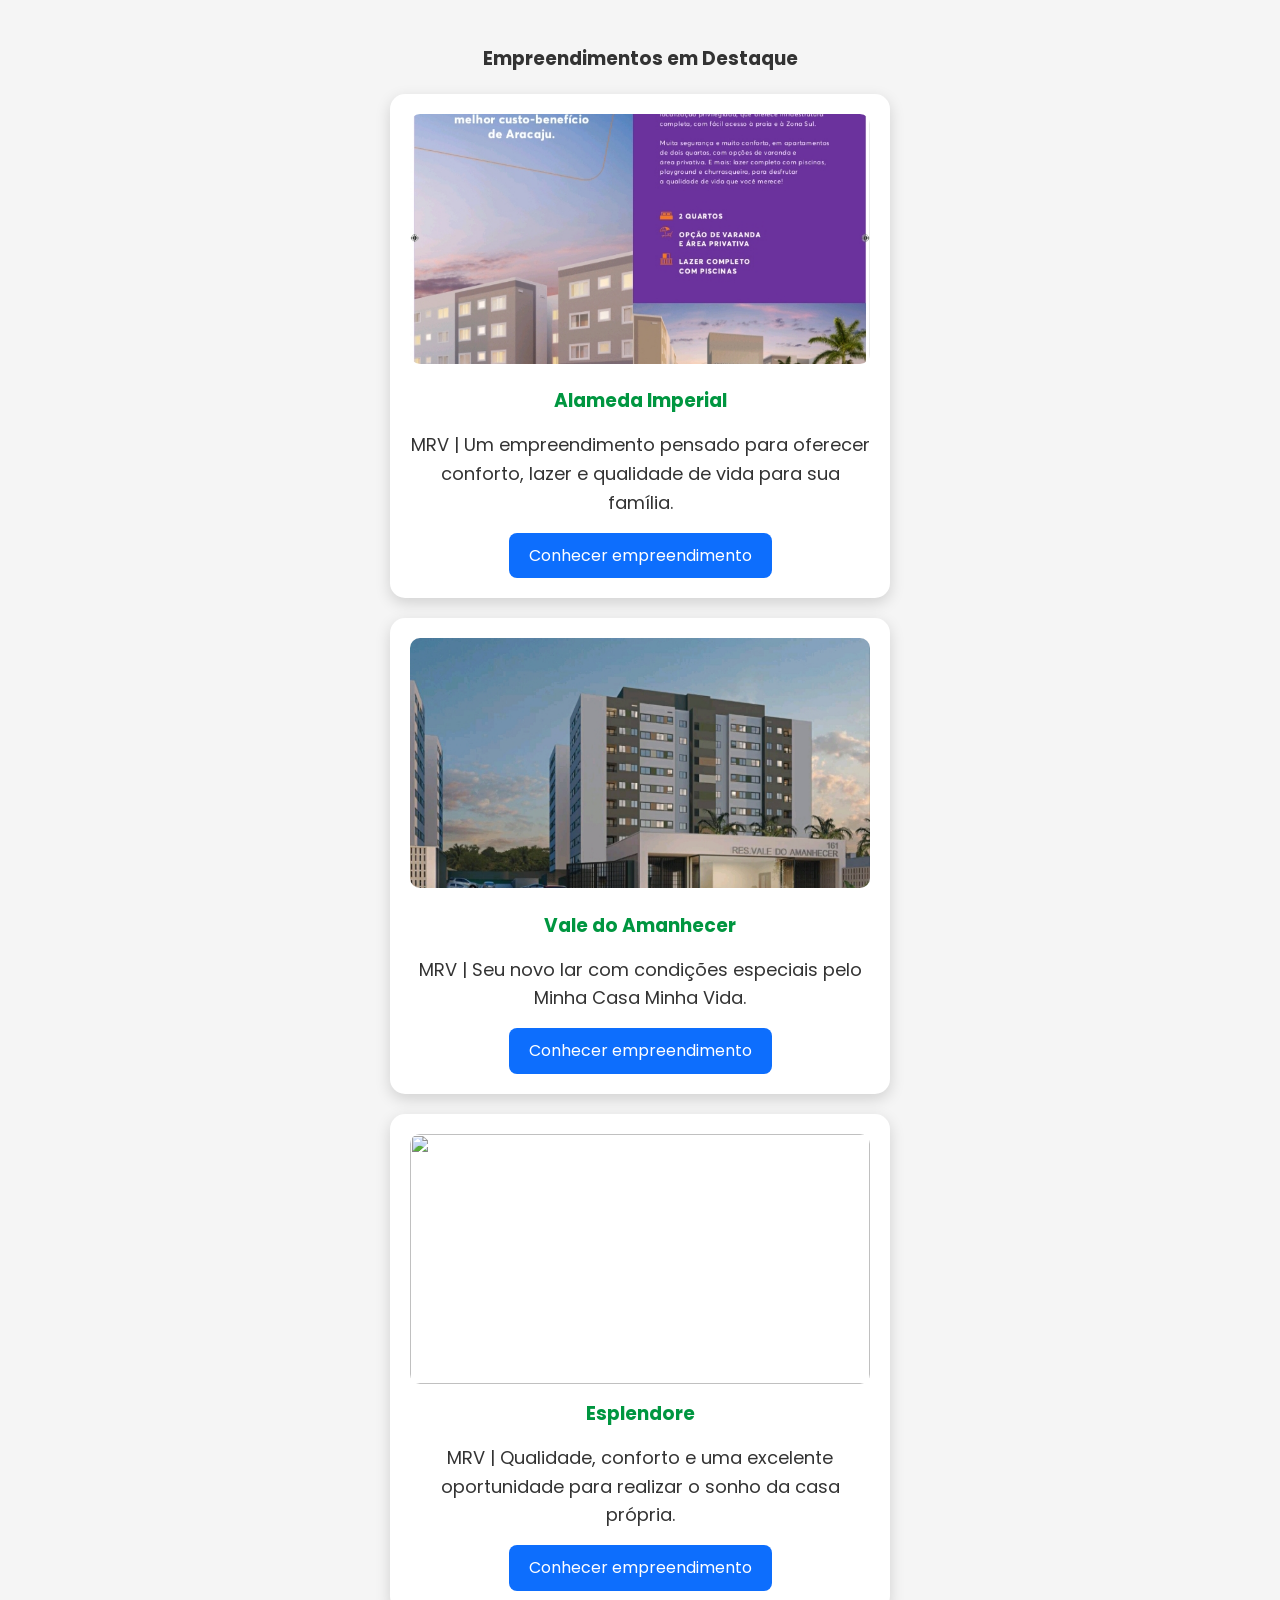
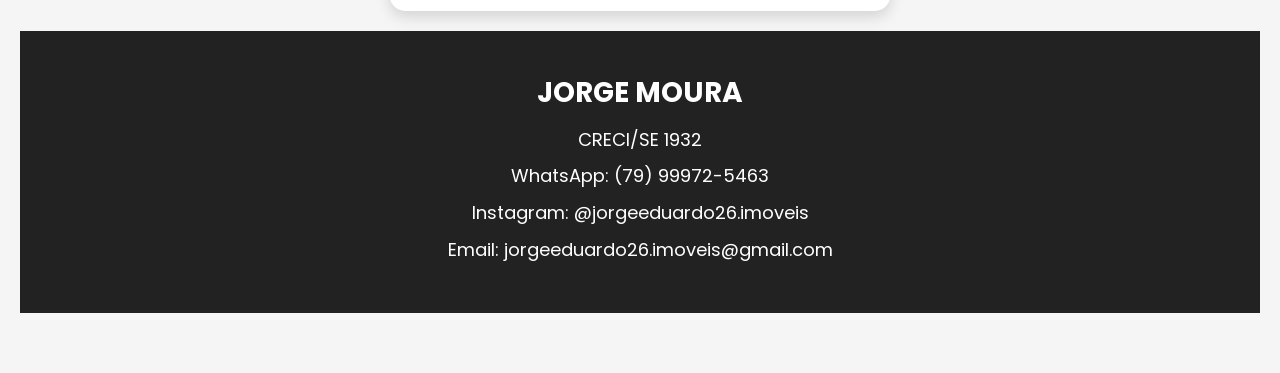
==== commit 6aaae468: "Fix image source path in index.html" ====
--- a/index.html
+++ b/index.html
@@ -243,7 +243,7 @@
 
 <div class="card">
 
-<img src="img/esplendore/img4.jpg">
+<img src="img/esplendor/img4.jpg">
 
 <h3>Esplendore</h3>
 
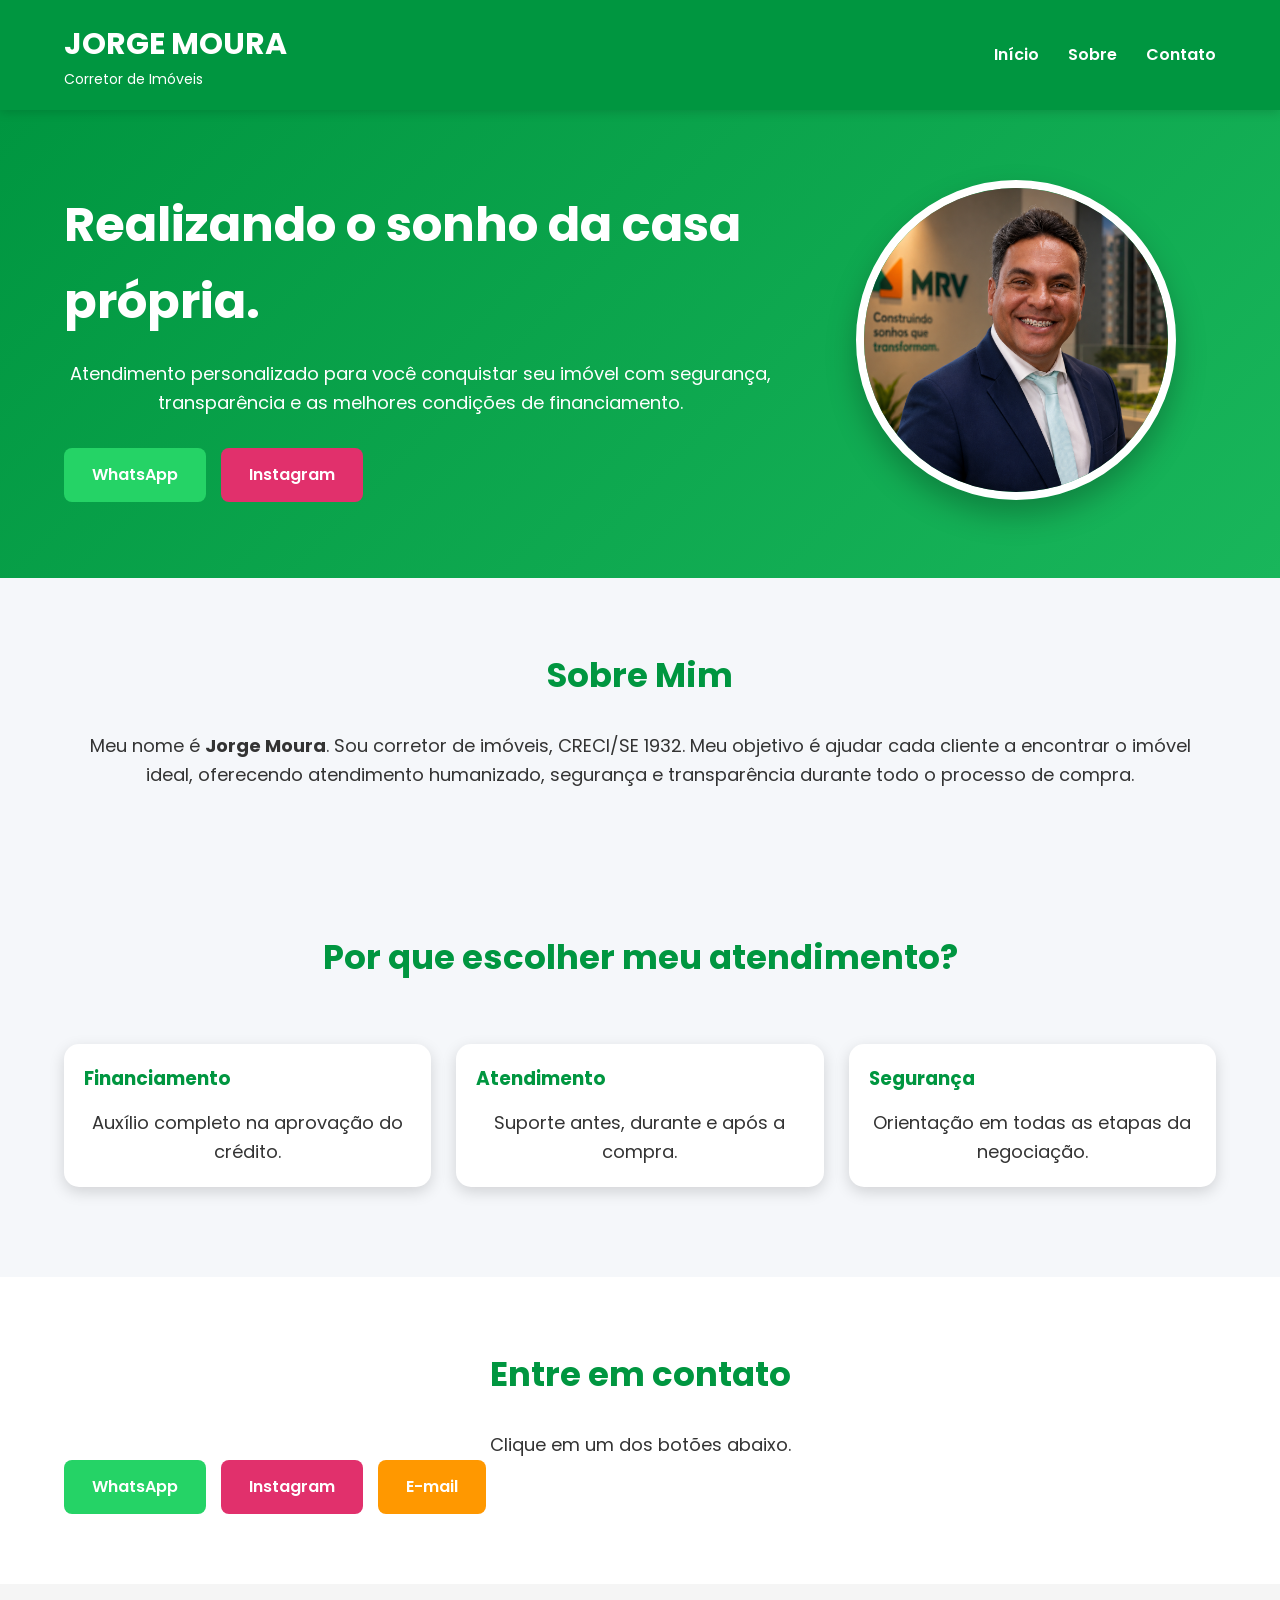
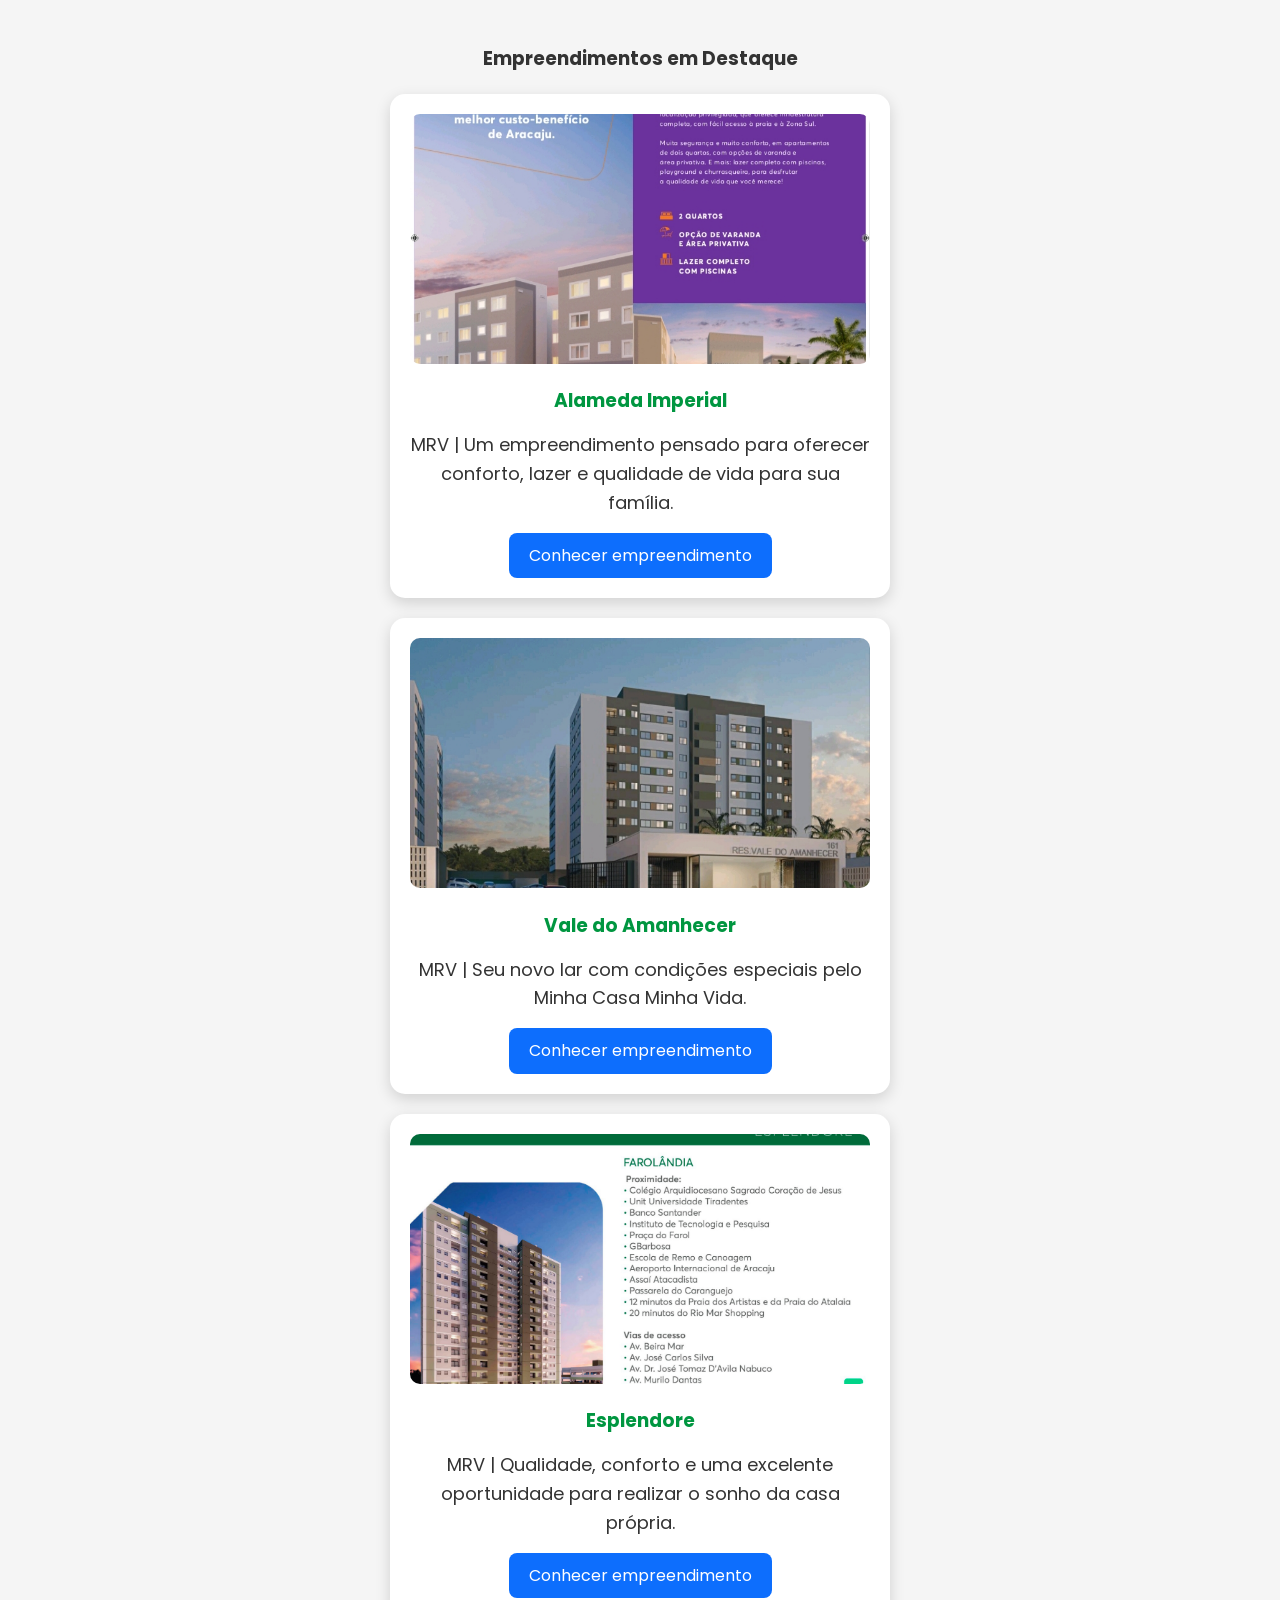
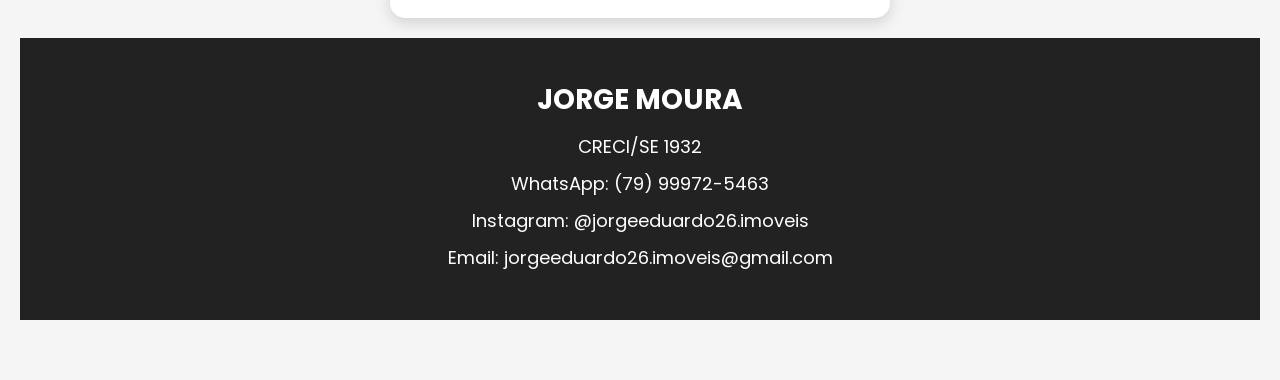
==== commit 9fef3540: "Fix image source path in index.html" ====
--- a/index.html
+++ b/index.html
@@ -243,7 +243,7 @@
 
 <div class="card">
 
-<img src="img/esplendor/img4.jpg">
+<img src="img/esplendore/img4.jpg">
 
 <h3>Esplendore</h3>
 
